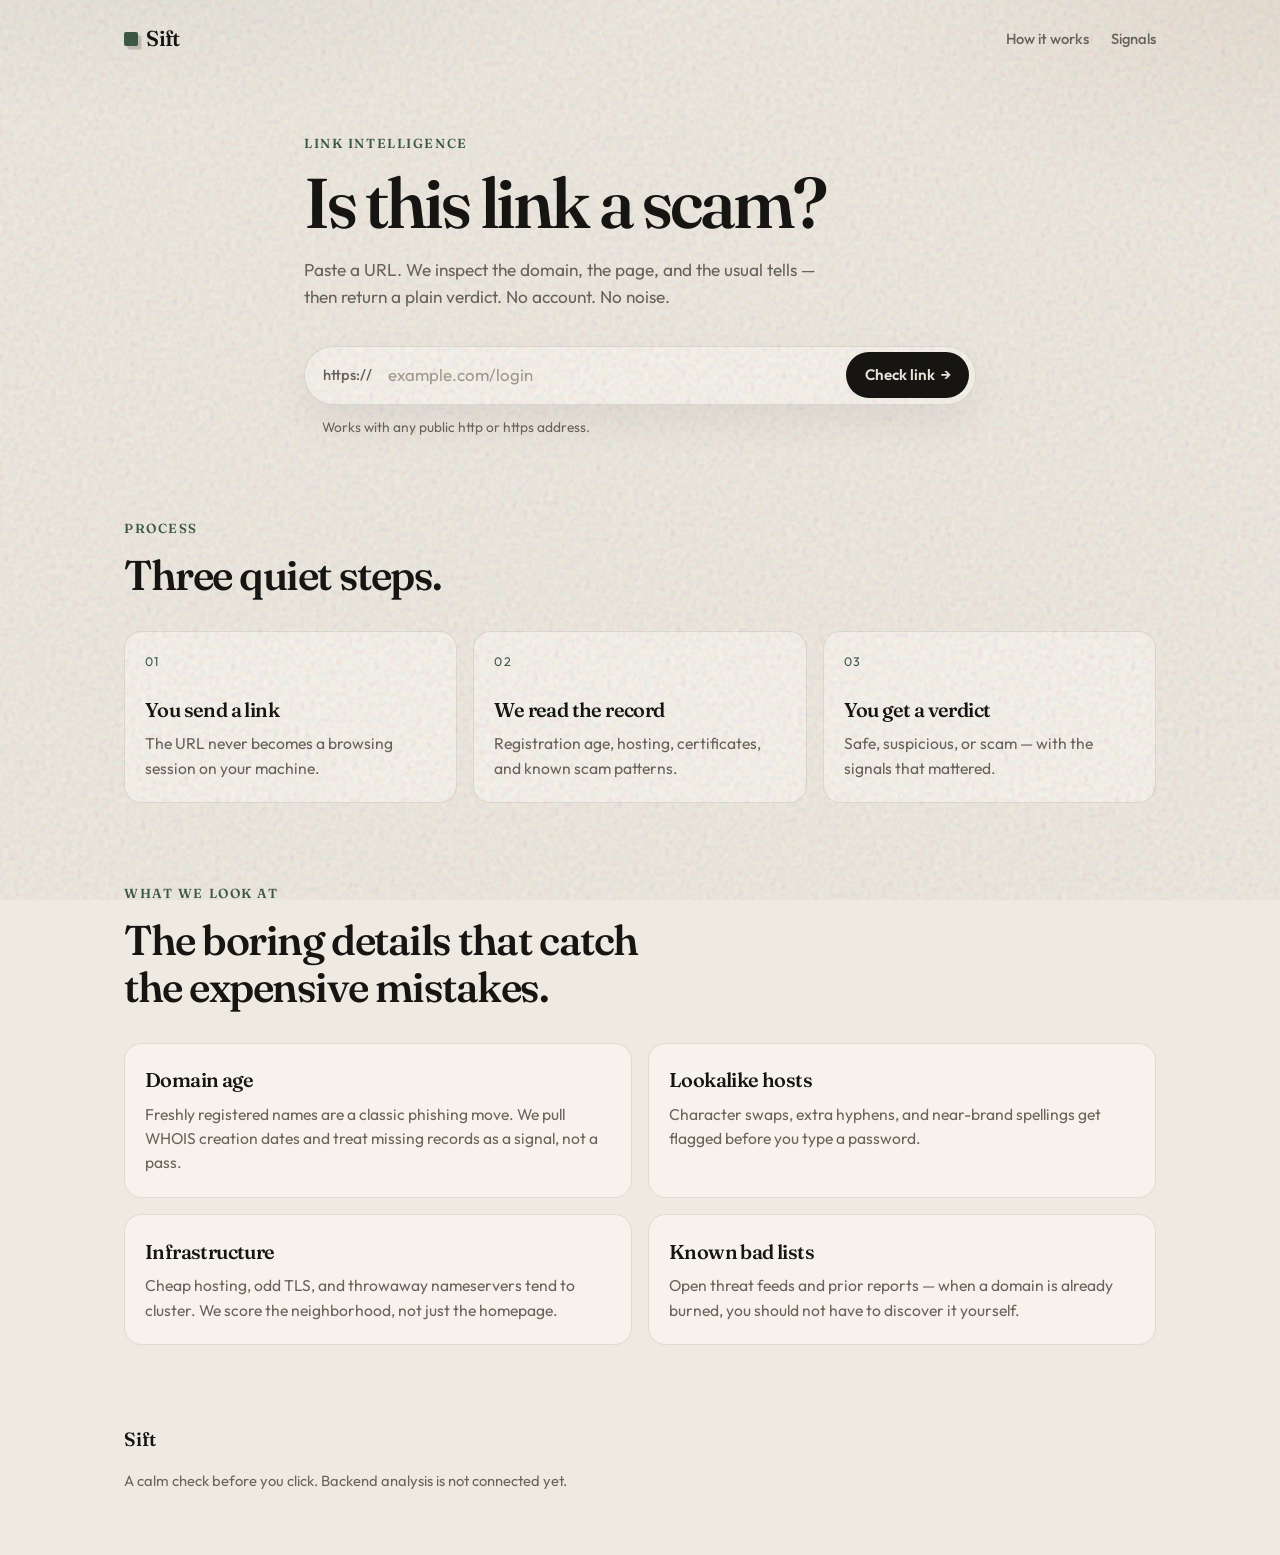
==== index.html @ c047bd2b "Add files via upload" ====
<!DOCTYPE html>
<html lang="en">
  <head>
    <meta charset="UTF-8" />
    <meta name="viewport" content="width=device-width, initial-scale=1" />
    <meta
      name="description"
      content="Sift checks a link before you click — domain age, reputation, and scam signals. Paste a URL and get a clear verdict."
    />
    <title>Sift — Is this link a scam?</title>
    <link rel="icon" href="favicon.svg" type="image/svg+xml" />
    <link rel="preconnect" href="https://fonts.googleapis.com" />
    <link rel="preconnect" href="https://fonts.gstatic.com" crossorigin />
    <link
      href="https://fonts.googleapis.com/css2?family=Fraunces:opsz,wght@9..144,400;9..144,560;9..144,650&family=Outfit:wght@400;500;600&display=swap"
      rel="stylesheet"
    />
    <link rel="stylesheet" href="css/styles.css" />
  </head>
  <body>
    <div class="grain" aria-hidden="true"></div>

    <header class="site-header">
      <a class="logo" href="#top">
        <span class="logo-mark" aria-hidden="true"></span>
        Sift
      </a>
      <nav class="nav" aria-label="Primary">
        <a href="#how">How it works</a>
        <a href="#signals">Signals</a>
      </nav>
    </header>

    <main id="top">
      <section class="hero">
        <p class="eyebrow">Link intelligence</p>
        <h1>Is this link a scam?</h1>
        <p class="lede">
          Paste a URL. We inspect the domain, the page, and the usual tells —
          then return a plain verdict. No account. No noise.
        </p>

        <form class="check-form" id="check-form" novalidate>
          <label class="sr-only" for="url-input">Website URL</label>
          <div class="field">
            <span class="field-prefix" aria-hidden="true">https://</span>
            <input
              id="url-input"
              name="url"
              type="url"
              inputmode="url"
              autocomplete="url"
              placeholder="example.com/login"
              spellcheck="false"
            />
            <button type="submit" class="submit">
              Check link
              <span class="arrow" aria-hidden="true">→</span>
            </button>
          </div>
          <p class="form-hint" id="form-hint">
            Works with any public http or https address.
          </p>
        </form>

        <div
          class="result"
          id="result"
          hidden
          aria-live="polite"
          aria-atomic="true"
        >
          <div class="result-top">
            <p class="result-kicker">Verdict</p>
            <p class="result-status" id="result-status">Awaiting analysis</p>
          </div>
          <p class="result-url" id="result-url"></p>
          <div class="result-grid" id="result-metrics">
            <div class="metric">
              <span class="metric-label">Risk</span>
              <span class="metric-value skeleton" data-slot="risk">—</span>
            </div>
            <div class="metric">
              <span class="metric-label">Domain age</span>
              <span class="metric-value skeleton" data-slot="age">—</span>
            </div>
            <div class="metric">
              <span class="metric-label">Reputation</span>
              <span class="metric-value skeleton" data-slot="rep">—</span>
            </div>
          </div>
          <p class="result-note" id="result-note"></p>
        </div>
      </section>

      <section class="how" id="how">
        <div class="section-head">
          <p class="eyebrow">Process</p>
          <h2>Three quiet steps.</h2>
        </div>
        <ol class="steps">
          <li>
            <span class="step-num">01</span>
            <h3>You send a link</h3>
            <p>The URL never becomes a browsing session on your machine.</p>
          </li>
          <li>
            <span class="step-num">02</span>
            <h3>We read the record</h3>
            <p>
              Registration age, hosting, certificates, and known scam patterns.
            </p>
          </li>
          <li>
            <span class="step-num">03</span>
            <h3>You get a verdict</h3>
            <p>Safe, suspicious, or scam — with the signals that mattered.</p>
          </li>
        </ol>
      </section>

      <section class="signals" id="signals">
        <div class="section-head">
          <p class="eyebrow">What we look at</p>
          <h2>The boring details that catch the expensive mistakes.</h2>
        </div>
        <ul class="signal-list">
          <li>
            <h3>Domain age</h3>
            <p>
              Freshly registered names are a classic phishing move. We pull WHOIS
              creation dates and treat missing records as a signal, not a pass.
            </p>
          </li>
          <li>
            <h3>Lookalike hosts</h3>
            <p>
              Character swaps, extra hyphens, and near-brand spellings get
              flagged before you type a password.
            </p>
          </li>
          <li>
            <h3>Infrastructure</h3>
            <p>
              Cheap hosting, odd TLS, and throwaway nameservers tend to cluster.
              We score the neighborhood, not just the homepage.
            </p>
          </li>
          <li>
            <h3>Known bad lists</h3>
            <p>
              Open threat feeds and prior reports — when a domain is already
              burned, you should not have to discover it yourself.
            </p>
          </li>
        </ul>
      </section>
    </main>

    <footer class="site-footer">
      <p class="footer-mark">Sift</p>
      <p>A calm check before you click. Backend analysis is not connected yet.</p>
    </footer>

    <script src="js/app.js"></script>
  </body>
</html>
---- css/styles.css ----
:root {
  --bg: #efeae1;
  --bg-deep: #e4ddd2;
  --ink: #161512;
  --muted: #6a655c;
  --line: rgba(22, 21, 18, 0.1);
  --card: #f7f3ec;
  --accent: #3d5a45;
  --accent-hover: #2f4736;
  --warn: #8a4b2a;
  color-scheme: light;
}

*,
*::before,
*::after {
  box-sizing: border-box;
}

html {
  scroll-behavior: smooth;
}

body {
  margin: 0;
  min-height: 100vh;
  font-family: Outfit, system-ui, sans-serif;
  font-size: 1.05rem;
  line-height: 1.55;
  color: var(--ink);
  background:
    radial-gradient(1200px 500px at 10% -10%, rgba(61, 90, 69, 0.09), transparent 55%),
    radial-gradient(900px 420px at 100% 0%, rgba(138, 75, 42, 0.07), transparent 50%),
    var(--bg);
}

.grain {
  pointer-events: none;
  position: fixed;
  inset: 0;
  z-index: 50;
  opacity: 0.22;
  mix-blend-mode: multiply;
  background-image: url("data:image/svg+xml,%3Csvg viewBox='0 0 200 200' xmlns='http://www.w3.org/2000/svg'%3E%3Cfilter id='n'%3E%3CfeTurbulence type='fractalNoise' baseFrequency='0.85' numOctaves='4' stitchTiles='stitch'/%3E%3C/filter%3E%3Crect width='100%25' height='100%25' filter='url(%23n)'/%3E%3C/svg%3E");
}

h1,
h2,
h3,
.logo,
.eyebrow,
.result-status,
.footer-mark {
  font-family: Fraunces, Georgia, serif;
  font-optical-sizing: auto;
}

a {
  color: inherit;
  text-decoration-thickness: 1px;
  text-underline-offset: 0.18em;
}

[hidden] {
  display: none !important;
}

.sr-only {
  position: absolute;
  width: 1px;
  height: 1px;
  padding: 0;
  margin: -1px;
  overflow: hidden;
  clip: rect(0, 0, 0, 0);
  white-space: nowrap;
  border: 0;
}

.site-header {
  display: flex;
  align-items: center;
  justify-content: space-between;
  max-width: 1080px;
  margin: 0 auto;
  padding: 1.4rem 1.5rem 0;
}

.logo {
  display: inline-flex;
  align-items: center;
  gap: 0.55rem;
  font-size: 1.35rem;
  font-weight: 560;
  letter-spacing: -0.03em;
  text-decoration: none;
}

.logo-mark {
  width: 0.85rem;
  height: 0.85rem;
  border-radius: 2px;
  background: var(--accent);
  box-shadow: 0.22rem 0.22rem 0 0 rgba(22, 21, 18, 0.18);
}

.nav {
  display: flex;
  gap: 1.4rem;
  font-size: 0.92rem;
  font-weight: 500;
  color: var(--muted);
}

.nav a {
  text-decoration: none;
}

.nav a:hover {
  color: var(--ink);
}

.hero {
  max-width: 720px;
  margin: 0 auto;
  padding: 4.8rem 1.5rem 5rem;
}

.eyebrow {
  margin: 0 0 0.85rem;
  font-size: 0.82rem;
  font-weight: 560;
  letter-spacing: 0.12em;
  text-transform: uppercase;
  color: var(--accent);
}

h1 {
  margin: 0;
  font-size: clamp(2.6rem, 7vw, 4.4rem);
  font-weight: 560;
  line-height: 1.02;
  letter-spacing: -0.045em;
}

.lede {
  max-width: 34rem;
  margin: 1.15rem 0 2.2rem;
  color: var(--muted);
  font-size: 1.08rem;
}

.check-form {
  margin: 0;
}

.field {
  display: flex;
  align-items: stretch;
  background: var(--card);
  border: 1px solid var(--line);
  border-radius: 999px;
  overflow: hidden;
  box-shadow: 0 18px 40px rgba(22, 21, 18, 0.06);
}

.field-prefix {
  display: none;
  align-items: center;
  padding: 0 0 0 1.15rem;
  color: var(--muted);
  font-size: 0.92rem;
  font-weight: 500;
}

@media (min-width: 640px) {
  .field-prefix {
    display: flex;
  }
}

.field input {
  flex: 1;
  min-width: 0;
  border: 0;
  background: transparent;
  padding: 0.95rem 1rem;
  font: inherit;
  color: var(--ink);
  outline: none;
}

.field input::placeholder {
  color: #a39c91;
}

.field:focus-within {
  outline: 2px solid var(--accent);
  outline-offset: 3px;
}

.submit {
  display: inline-flex;
  align-items: center;
  gap: 0.4rem;
  margin: 0.35rem;
  border: 0;
  border-radius: 999px;
  padding: 0.7rem 1.15rem;
  background: var(--ink);
  color: var(--bg);
  font: inherit;
  font-size: 0.95rem;
  font-weight: 600;
  cursor: pointer;
  white-space: nowrap;
}

.submit:hover {
  background: #2a2824;
}

.submit:active .arrow {
  transform: translateX(3px);
}

.arrow {
  display: inline-block;
  transition: transform 0.15s ease;
}

.form-hint {
  margin: 0.75rem 0 0 1.1rem;
  font-size: 0.86rem;
  color: var(--muted);
}

.form-hint.error {
  color: var(--warn);
}

.result {
  margin-top: 1.6rem;
  padding: 1.35rem 1.4rem 1.45rem;
  background: var(--card);
  border: 1px solid var(--line);
  border-radius: 1.25rem;
}

.result-top {
  display: flex;
  align-items: baseline;
  justify-content: space-between;
  gap: 1rem;
}

.result-kicker {
  margin: 0;
  font-size: 0.72rem;
  letter-spacing: 0.14em;
  text-transform: uppercase;
  color: var(--muted);
}

.result-status {
  margin: 0;
  font-size: 1.35rem;
  font-weight: 560;
  letter-spacing: -0.03em;
}

.result-url {
  margin: 0.55rem 0 1.15rem;
  color: var(--muted);
  font-size: 0.92rem;
  word-break: break-all;
}

.result-grid {
  display: grid;
  grid-template-columns: repeat(3, 1fr);
  gap: 0.75rem;
}

.metric {
  padding: 0.75rem 0.8rem;
  background: rgba(22, 21, 18, 0.035);
  border-radius: 0.75rem;
}

.metric-label {
  display: block;
  font-size: 0.72rem;
  letter-spacing: 0.08em;
  text-transform: uppercase;
  color: var(--muted);
}

.metric-value {
  display: block;
  margin-top: 0.25rem;
  font-weight: 600;
}

.metric-value.skeleton {
  color: #b6b0a6;
}

.result-note {
  margin: 1rem 0 0;
  font-size: 0.92rem;
  color: var(--muted);
}

.how,
.signals {
  max-width: 1080px;
  margin: 0 auto;
  padding: 0 1.5rem 5rem;
}

.section-head {
  max-width: 36rem;
  margin-bottom: 2rem;
}

h2 {
  margin: 0;
  font-size: clamp(1.8rem, 4vw, 2.6rem);
  font-weight: 560;
  letter-spacing: -0.035em;
  line-height: 1.12;
}

.steps {
  display: grid;
  gap: 1rem;
  margin: 0;
  padding: 0;
  list-style: none;
}

@media (min-width: 800px) {
  .steps {
    grid-template-columns: repeat(3, 1fr);
  }
}

.steps li,
.signal-list li {
  padding: 1.3rem 1.25rem 1.4rem;
  background: var(--card);
  border: 1px solid var(--line);
  border-radius: 1.1rem;
}

.step-num {
  display: block;
  margin-bottom: 1.4rem;
  font-size: 0.78rem;
  letter-spacing: 0.12em;
  color: var(--accent);
}

h3 {
  margin: 0 0 0.4rem;
  font-size: 1.25rem;
  font-weight: 560;
  letter-spacing: -0.03em;
}

.steps p,
.signal-list p {
  margin: 0;
  color: var(--muted);
  font-size: 0.98rem;
}

.signal-list {
  display: grid;
  gap: 1rem;
  margin: 0;
  padding: 0;
  list-style: none;
}

@media (min-width: 800px) {
  .signal-list {
    grid-template-columns: 1fr 1fr;
  }
}

.site-footer {
  max-width: 1080px;
  margin: 0 auto;
  padding: 0 1.5rem 3rem;
  color: var(--muted);
  font-size: 0.92rem;
}

.footer-mark {
  margin: 0 0 0.25rem;
  font-size: 1.2rem;
  font-weight: 560;
  color: var(--ink);
}

@media (max-width: 639px) {
  .field {
    border-radius: 1.1rem;
    flex-wrap: wrap;
  }

  .submit {
    width: calc(100% - 0.7rem);
    justify-content: center;
    margin: 0 0.35rem 0.35rem;
  }

  .result-grid {
    grid-template-columns: 1fr;
  }
}

@media (prefers-reduced-motion: reduce) {
  html {
    scroll-behavior: auto;
  }

  .arrow {
    transition: none;
  }
}
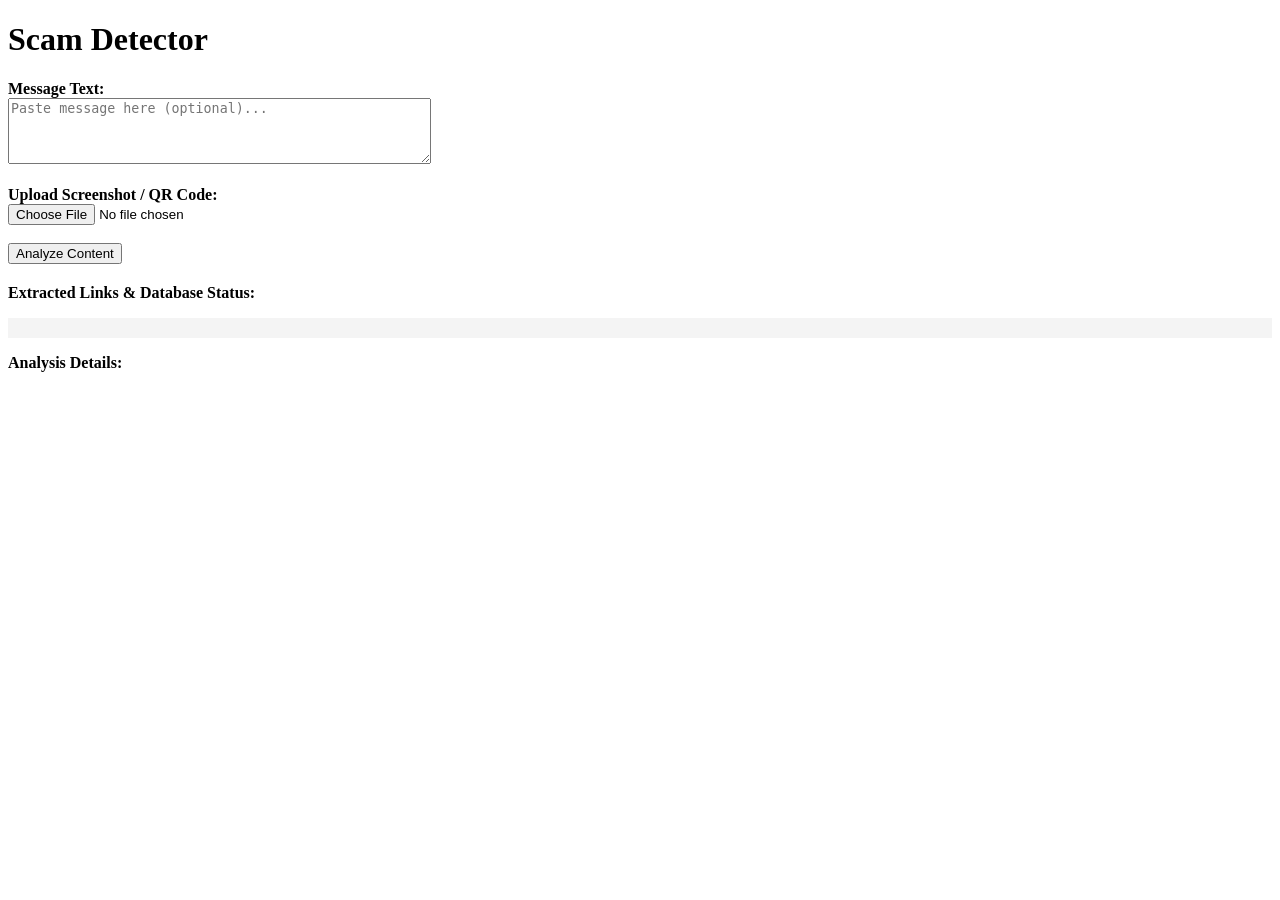
==== commit e632ae21: "Rename templates/index.html to index.html" ====
--- a/index.html
+++ b/index.html
@@ -1,167 +1,64 @@
-<!DOCTYPE html>
-<html lang="en">
-  <head>
-    <meta charset="UTF-8" />
-    <meta name="viewport" content="width=device-width, initial-scale=1" />
-    <meta
-      name="description"
-      content="Sift checks a link before you click — domain age, reputation, and scam signals. Paste a URL and get a clear verdict."
-    />
-    <title>Sift — Is this link a scam?</title>
-    <link rel="icon" href="favicon.svg" type="image/svg+xml" />
-    <link rel="preconnect" href="https://fonts.googleapis.com" />
-    <link rel="preconnect" href="https://fonts.gstatic.com" crossorigin />
-    <link
-      href="https://fonts.googleapis.com/css2?family=Fraunces:opsz,wght@9..144,400;9..144,560;9..144,650&family=Outfit:wght@400;500;600&display=swap"
-      rel="stylesheet"
-    />
-    <link rel="stylesheet" href="css/styles.css" />
-  </head>
-  <body>
-    <div class="grain" aria-hidden="true"></div>
-
-    <header class="site-header">
-      <a class="logo" href="#top">
-        <span class="logo-mark" aria-hidden="true"></span>
-        Sift
-      </a>
-      <nav class="nav" aria-label="Primary">
-        <a href="#how">How it works</a>
-        <a href="#signals">Signals</a>
-      </nav>
-    </header>
-
-    <main id="top">
-      <section class="hero">
-        <p class="eyebrow">Link intelligence</p>
-        <h1>Is this link a scam?</h1>
-        <p class="lede">
-          Paste a URL. We inspect the domain, the page, and the usual tells —
-          then return a plain verdict. No account. No noise.
-        </p>
-
-        <form class="check-form" id="check-form" novalidate>
-          <label class="sr-only" for="url-input">Website URL</label>
-          <div class="field">
-            <span class="field-prefix" aria-hidden="true">https://</span>
-            <input
-              id="url-input"
-              name="url"
-              type="url"
-              inputmode="url"
-              autocomplete="url"
-              placeholder="example.com/login"
-              spellcheck="false"
-            />
-            <button type="submit" class="submit">
-              Check link
-              <span class="arrow" aria-hidden="true">→</span>
-            </button>
-          </div>
-          <p class="form-hint" id="form-hint">
-            Works with any public http or https address.
-          </p>
-        </form>
-
-        <div
-          class="result"
-          id="result"
-          hidden
-          aria-live="polite"
-          aria-atomic="true"
-        >
-          <div class="result-top">
-            <p class="result-kicker">Verdict</p>
-            <p class="result-status" id="result-status">Awaiting analysis</p>
-          </div>
-          <p class="result-url" id="result-url"></p>
-          <div class="result-grid" id="result-metrics">
-            <div class="metric">
-              <span class="metric-label">Risk</span>
-              <span class="metric-value skeleton" data-slot="risk">—</span>
-            </div>
-            <div class="metric">
-              <span class="metric-label">Domain age</span>
-              <span class="metric-value skeleton" data-slot="age">—</span>
-            </div>
-            <div class="metric">
-              <span class="metric-label">Reputation</span>
-              <span class="metric-value skeleton" data-slot="rep">—</span>
-            </div>
-          </div>
-          <p class="result-note" id="result-note"></p>
-        </div>
-      </section>
-
-      <section class="how" id="how">
-        <div class="section-head">
-          <p class="eyebrow">Process</p>
-          <h2>Three quiet steps.</h2>
-        </div>
-        <ol class="steps">
-          <li>
-            <span class="step-num">01</span>
-            <h3>You send a link</h3>
-            <p>The URL never becomes a browsing session on your machine.</p>
-          </li>
-          <li>
-            <span class="step-num">02</span>
-            <h3>We read the record</h3>
-            <p>
-              Registration age, hosting, certificates, and known scam patterns.
-            </p>
-          </li>
-          <li>
-            <span class="step-num">03</span>
-            <h3>You get a verdict</h3>
-            <p>Safe, suspicious, or scam — with the signals that mattered.</p>
-          </li>
-        </ol>
-      </section>
-
-      <section class="signals" id="signals">
-        <div class="section-head">
-          <p class="eyebrow">What we look at</p>
-          <h2>The boring details that catch the expensive mistakes.</h2>
-        </div>
-        <ul class="signal-list">
-          <li>
-            <h3>Domain age</h3>
-            <p>
-              Freshly registered names are a classic phishing move. We pull WHOIS
-              creation dates and treat missing records as a signal, not a pass.
-            </p>
-          </li>
-          <li>
-            <h3>Lookalike hosts</h3>
-            <p>
-              Character swaps, extra hyphens, and near-brand spellings get
-              flagged before you type a password.
-            </p>
-          </li>
-          <li>
-            <h3>Infrastructure</h3>
-            <p>
-              Cheap hosting, odd TLS, and throwaway nameservers tend to cluster.
-              We score the neighborhood, not just the homepage.
-            </p>
-          </li>
-          <li>
-            <h3>Known bad lists</h3>
-            <p>
-              Open threat feeds and prior reports — when a domain is already
-              burned, you should not have to discover it yourself.
-            </p>
-          </li>
-        </ul>
-      </section>
-    </main>
-
-    <footer class="site-footer">
-      <p class="footer-mark">Sift</p>
-      <p>A calm check before you click. Backend analysis is not connected yet.</p>
-    </footer>
-
-    <script src="js/app.js"></script>
-  </body>
-</html>
+<!DOCTYPE html>
+<html>
+<head>
+    <title>Scam Detector</title>
+</head>
+<body>
+    <h1>Scam Detector</h1>
+    
+    <form id="scamForm">
+        <label for="userInput"><strong>Message Text:</strong></label><br>
+        <textarea id="userInput" rows="4" cols="50" placeholder="Paste message here (optional)..."></textarea>
+        <br><br>
+        
+        <label for="imageInput"><strong>Upload Screenshot / QR Code:</strong></label><br>
+        <input type="file" id="imageInput" accept="image/*">
+        <br><br>
+        
+        <button type="submit">Analyze Content</button>
+    </form>
+
+    <div id="result-container" style="margin-top: 20px;">
+        <h2 id="scamResult"></h2>
+        <p><strong>Extracted Links & Database Status:</strong></p>
+        <pre id="linksResult" style="background: #f4f4f4; padding: 10px;"></pre>
+        <p><strong>Analysis Details:</strong></p>
+        <p id="detailsResult" style="white-space: pre-line;"></p>
+    </div>
+
+    <script>
+        document.getElementById('scamForm').addEventListener('submit', async function(event) {
+            event.preventDefault();
+            
+            const textValue = document.getElementById('userInput').value;
+            const fileInput = document.getElementById('imageInput').files[0];
+
+            const formData = new FormData();
+            if (textValue) formData.append('text', textValue);
+            if (fileInput) formData.append('file', fileInput);
+
+            document.getElementById('scamResult').innerText = "Analyzing simultaneously & checking databases...";
+            document.getElementById('linksResult').innerText = "";
+            document.getElementById('detailsResult').innerText = "";
+
+            try {
+                const response = await fetch('http://127.0.0.1:8000/detect', {
+                    method: 'POST',
+                    body: formData
+                });
+
+                const data = await response.json();
+                if (!response.ok) {
+                    throw new Error(data.detail || "Something went wrong.");
+                }
+
+                document.getElementById('scamResult').innerText = "Scam: " + data.scam;
+                document.getElementById('linksResult').innerText = data.links;
+                document.getElementById('detailsResult').innerText = data.details;
+            } catch (error) {
+                document.getElementById('scamResult').innerText = "Error: " + error.message;
+            }
+        });
+    </script>
+</body>
+</html>
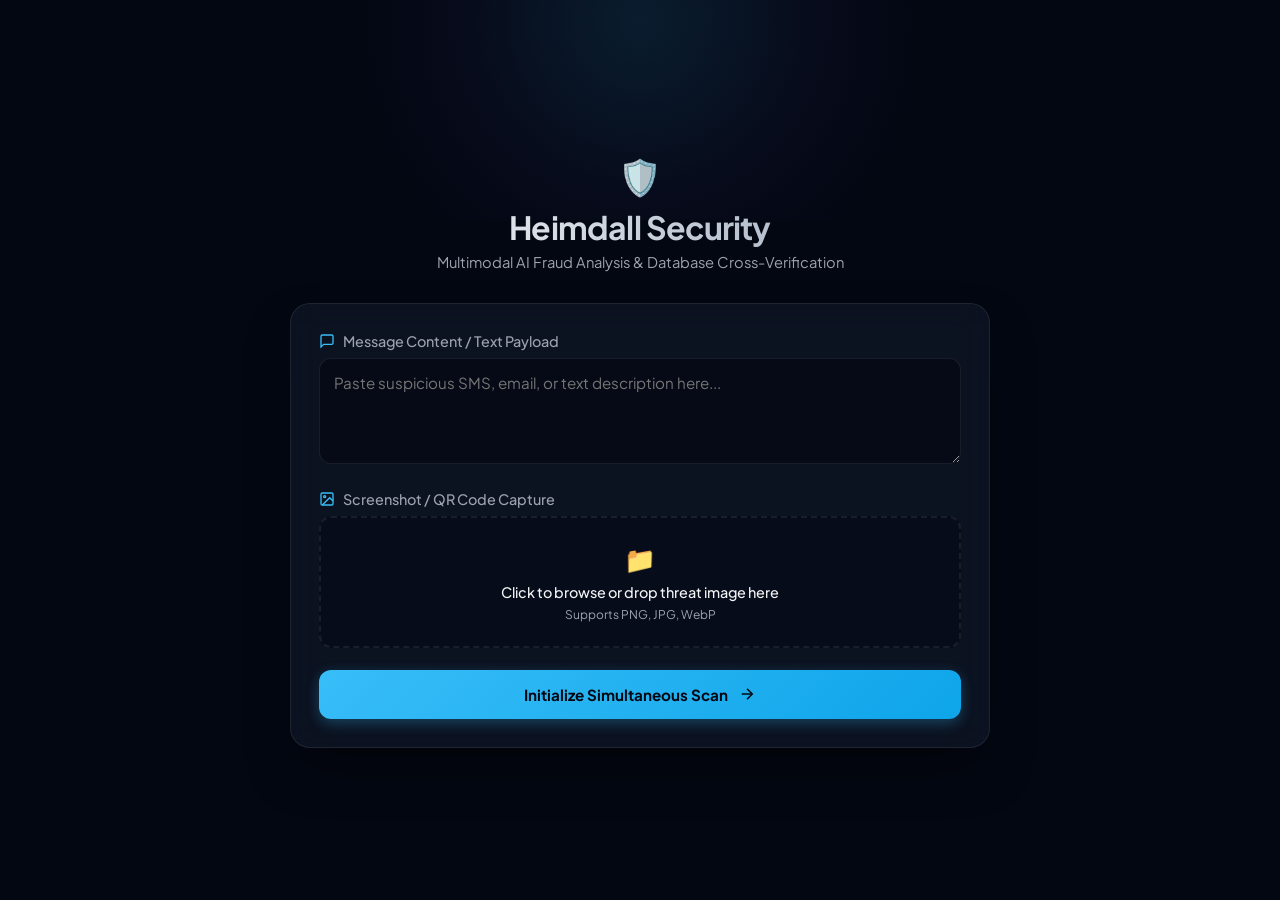
==== commit 9d12c32a: "Add files via upload" ====
--- a/index.html
+++ b/index.html
@@ -1,64 +1,77 @@
-<!DOCTYPE html>
-<html>
-<head>
-    <title>Scam Detector</title>
-</head>
-<body>
-    <h1>Scam Detector</h1>
-    
-    <form id="scamForm">
-        <label for="userInput"><strong>Message Text:</strong></label><br>
-        <textarea id="userInput" rows="4" cols="50" placeholder="Paste message here (optional)..."></textarea>
-        <br><br>
-        
-        <label for="imageInput"><strong>Upload Screenshot / QR Code:</strong></label><br>
-        <input type="file" id="imageInput" accept="image/*">
-        <br><br>
-        
-        <button type="submit">Analyze Content</button>
-    </form>
-
-    <div id="result-container" style="margin-top: 20px;">
-        <h2 id="scamResult"></h2>
-        <p><strong>Extracted Links & Database Status:</strong></p>
-        <pre id="linksResult" style="background: #f4f4f4; padding: 10px;"></pre>
-        <p><strong>Analysis Details:</strong></p>
-        <p id="detailsResult" style="white-space: pre-line;"></p>
-    </div>
-
-    <script>
-        document.getElementById('scamForm').addEventListener('submit', async function(event) {
-            event.preventDefault();
-            
-            const textValue = document.getElementById('userInput').value;
-            const fileInput = document.getElementById('imageInput').files[0];
-
-            const formData = new FormData();
-            if (textValue) formData.append('text', textValue);
-            if (fileInput) formData.append('file', fileInput);
-
-            document.getElementById('scamResult').innerText = "Analyzing simultaneously & checking databases...";
-            document.getElementById('linksResult').innerText = "";
-            document.getElementById('detailsResult').innerText = "";
-
-            try {
-                const response = await fetch('http://127.0.0.1:8000/detect', {
-                    method: 'POST',
-                    body: formData
-                });
-
-                const data = await response.json();
-                if (!response.ok) {
-                    throw new Error(data.detail || "Something went wrong.");
-                }
-
-                document.getElementById('scamResult').innerText = "Scam: " + data.scam;
-                document.getElementById('linksResult').innerText = data.links;
-                document.getElementById('detailsResult').innerText = data.details;
-            } catch (error) {
-                document.getElementById('scamResult').innerText = "Error: " + error.message;
-            }
-        });
-    </script>
-</body>
-</html>
+<!DOCTYPE html>
+<html lang="en">
+<head>
+    <meta charset="UTF-8">
+    <meta name="viewport" content="width=device-width, initial-scale=1.0">
+    <title>Heimdall | Advanced Threat & Scam Intelligence</title>
+    <link href="https://fonts.googleapis.com/css2?family=Plus+Jakarta+Sans:wght@400;500;600;700&display=swap" rel="stylesheet">
+    <link rel="stylesheet" href="style.css">
+</head>
+<body>
+    <div class="ambient-glow"></div>
+    
+    <div class="app-container">
+        <header class="app-header">
+            <div class="logo-badge">🛡️</div>
+            <h1>Heimdall Security</h1>
+            <p>Multimodal AI Fraud Analysis & Database Cross-Verification</p>
+        </header>
+
+        <main class="glass-card">
+            <form id="scamForm">
+                <div class="input-group">
+                    <label for="userInput">
+                        <svg width="16" height="16" fill="none" stroke="currentColor" stroke-width="2" viewBox="0 0 24 24"><path d="M21 15a2 2 0 0 1-2 2H7l-4 4V5a2 2 0 0 1 2-2h14a2 2 0 0 1 2 2z"></path></svg>
+                        Message Content / Text Payload
+                    </label>
+                    <textarea id="userInput" rows="4" placeholder="Paste suspicious SMS, email, or text description here..."></textarea>
+                </div>
+                
+                <div class="input-group">
+                    <label>
+                        <svg width="16" height="16" fill="none" stroke="currentColor" stroke-width="2" viewBox="0 0 24 24"><rect x="3" y="3" width="18" height="18" rx="2" ry="2"></rect><circle cx="8.5" cy="8.5" r="1.5"></circle><polyline points="21 15 16 10 5 21"></polyline></svg>
+                        Screenshot / QR Code Capture
+                    </label>
+                    <div class="file-drop-zone" onclick="document.getElementById('imageInput').click()">
+                        <div class="drop-content">
+                            <span class="upload-icon">📁</span>
+                            <span id="fileNameDisplay">Click to browse or drop threat image here</span>
+                            <span class="file-hint">Supports PNG, JPG, WebP</span>
+                        </div>
+                        <input type="file" id="imageInput" accept="image/*" style="display: none;" onchange="updateFileName()">
+                    </div>
+                </div>
+                
+                <button type="submit" id="submitBtn">
+                    <span>Initialize Simultaneous Scan</span>
+                    <svg width="18" height="18" fill="none" stroke="currentColor" stroke-width="2" viewBox="0 0 24 24"><line x1="5" y1="12" x2="19" y2="12"></line><polyline points="12 5 19 12 12 19"></polyline></svg>
+                </button>
+            </form>
+        </main>
+
+        <section id="resultContainer" class="glass-card result-card hidden">
+            <div class="verdict-banner" id="verdictBanner">
+                <div class="verdict-text">
+                    <span class="label">Threat Evaluation</span>
+                    <h2 id="scamResult">Analyzing...</h2>
+                </div>
+                <div class="probability-pill" id="probabilityBadge">Score: --%</div>
+            </div>
+
+            <div class="result-grid">
+                <div class="result-section">
+                    <h3>🔗 URL Database & Domain Age Audit</h3>
+                    <pre id="linksResult">No links isolated.</pre>
+                </div>
+
+                <div class="result-section">
+                    <h3>🧠 AI Deep Scan Indicators</h3>
+                    <div id="detailsResult" class="details-box"></div>
+                </div>
+            </div>
+        </section>
+    </div>
+
+    <script src="script.js"></script>
+</body>
+</html>
--- a/style.css
+++ b/style.css
@@ -0,0 +1,289 @@
+:root {
+    --bg: #030712;
+    --card: rgba(17, 24, 39, 0.7);
+    --border: rgba(255, 255, 255, 0.08);
+    --border-hover: rgba(56, 189, 248, 0.4);
+    --text: #f3f4f6;
+    --muted: #9ca3af;
+    --accent: #38bdf8;
+    --accent-hover: #0ea5e9;
+    --danger: #f43f5e;
+    --success: #10b981;
+}
+
+* {
+    box-sizing: border-box;
+    margin: 0;
+    padding: 0;
+    font-family: 'Plus Jakarta Sans', sans-serif;
+}
+
+body {
+    background-color: var(--bg);
+    color: var(--text);
+    min-height: 100vh;
+    display: flex;
+    justify-content: center;
+    align-items: center;
+    padding: 24px;
+    position: relative;
+    overflow-x: hidden;
+}
+
+.ambient-glow {
+    position: absolute;
+    top: -20%;
+    left: 50%;
+    transform: translateX(-50%);
+    width: 600px;
+    height: 400px;
+    background: radial-gradient(circle, rgba(56, 189, 248, 0.12) 0%, rgba(99, 102, 241, 0.04) 50%, transparent 80%);
+    z-index: 0;
+    pointer-events: none;
+}
+
+.app-container {
+    width: 100%;
+    max-width: 700px;
+    position: relative;
+    z-index: 1;
+}
+
+.app-header {
+    text-align: center;
+    margin-bottom: 32px;
+}
+
+.logo-badge {
+    font-size: 2.2rem;
+    margin-bottom: 8px;
+}
+
+.app-header h1 {
+    font-size: 2rem;
+    font-weight: 700;
+    letter-spacing: -0.025em;
+    background: linear-gradient(to right, #ffffff, #94a3b8);
+    -webkit-background-clip: text;
+    -webkit-text-fill-color: transparent;
+    margin-bottom: 6px;
+}
+
+.app-header p {
+    color: var(--muted);
+    font-size: 0.92rem;
+}
+
+.glass-card {
+    background: var(--card);
+    backdrop-filter: blur(16px);
+    -webkit-backdrop-filter: blur(16px);
+    border: 1px solid var(--border);
+    border-radius: 20px;
+    padding: 28px;
+    box-shadow: 0 25px 50px -12px rgba(0, 0, 0, 0.5);
+    transition: border-color 0.3s ease;
+}
+
+.glass-card:hover {
+    border-color: rgba(255, 255, 255, 0.12);
+}
+
+.input-group {
+    margin-bottom: 22px;
+}
+
+.input-group label {
+    display: flex;
+    align-items: center;
+    gap: 8px;
+    font-weight: 500;
+    margin-bottom: 8px;
+    font-size: 0.9rem;
+    color: var(--muted);
+}
+
+.input-group label svg {
+    color: var(--accent);
+}
+
+textarea {
+    width: 100%;
+    background: rgba(3, 7, 18, 0.6);
+    border: 1px solid var(--border);
+    border-radius: 12px;
+    padding: 14px;
+    color: var(--text);
+    font-size: 0.95rem;
+    resize: vertical;
+    transition: all 0.2s;
+}
+
+textarea:focus {
+    border-color: var(--accent);
+    outline: none;
+    box-shadow: 0 0 0 3px rgba(56, 189, 248, 0.15);
+}
+
+.file-drop-zone {
+    border: 2px dashed var(--border);
+    border-radius: 12px;
+    padding: 24px;
+    text-align: center;
+    cursor: pointer;
+    background: rgba(3, 7, 18, 0.4);
+    transition: all 0.2s ease;
+}
+
+.file-drop-zone:hover {
+    border-color: var(--accent);
+    background: rgba(3, 7, 18, 0.7);
+}
+
+.drop-content {
+    display: flex;
+    flex-direction: column;
+    align-items: center;
+    gap: 6px;
+}
+
+.upload-icon {
+    font-size: 1.6rem;
+    margin-bottom: 2px;
+}
+
+#fileNameDisplay {
+    font-size: 0.9rem;
+    color: var(--text);
+    font-weight: 500;
+}
+
+.file-hint {
+    font-size: 0.75rem;
+    color: var(--muted);
+}
+
+button[type="submit"] {
+    width: 100%;
+    background: linear-gradient(135deg, var(--accent), var(--accent-hover));
+    color: #030712;
+    border: none;
+    border-radius: 12px;
+    padding: 15px;
+    font-size: 0.95rem;
+    font-weight: 700;
+    cursor: pointer;
+    display: flex;
+    align-items: center;
+    justify-content: center;
+    gap: 10px;
+    transition: transform 0.15s, opacity 0.2s;
+    box-shadow: 0 4px 14px rgba(56, 189, 248, 0.3);
+}
+
+button[type="submit"]:hover {
+    opacity: 0.92;
+    transform: translateY(-1px);
+}
+
+button[type="submit"]:active {
+    transform: translateY(0);
+}
+
+.hidden {
+    display: none;
+}
+
+.result-card {
+    margin-top: 24px;
+    animation: slideUp 0.35s cubic-bezier(0.16, 1, 0.3, 1);
+}
+
+.verdict-banner {
+    display: flex;
+    justify-content: space-between;
+    align-items: center;
+    background: rgba(3, 7, 18, 0.6);
+    padding: 18px 20px;
+    border-radius: 14px;
+    margin-bottom: 20px;
+    border: 1px solid var(--border);
+    border-left: 4px solid var(--accent);
+}
+
+.verdict-banner.is-scam {
+    border-left-color: var(--danger);
+    background: rgba(244, 63, 94, 0.05);
+}
+
+.verdict-banner.is-safe {
+    border-left-color: var(--success);
+    background: rgba(16, 185, 129, 0.05);
+}
+
+.verdict-text .label {
+    font-size: 0.75rem;
+    text-transform: uppercase;
+    letter-spacing: 0.05em;
+    color: var(--muted);
+    display: block;
+    margin-bottom: 2px;
+}
+
+.verdict-text h2 {
+    font-size: 1.25rem;
+    font-weight: 700;
+}
+
+.probability-pill {
+    background: rgba(255, 255, 255, 0.06);
+    border: 1px solid var(--border);
+    padding: 6px 14px;
+    border-radius: 30px;
+    font-weight: 600;
+    font-size: 0.85rem;
+}
+
+.result-section {
+    margin-bottom: 16px;
+}
+
+.result-section:last-child {
+    margin-bottom: 0;
+}
+
+.result-section h3 {
+    font-size: 0.85rem;
+    text-transform: uppercase;
+    letter-spacing: 0.05em;
+    color: var(--muted);
+    margin-bottom: 8px;
+}
+
+pre {
+    background: rgba(3, 7, 18, 0.7);
+    padding: 14px;
+    border-radius: 12px;
+    font-family: ui-monospace, monospace;
+    font-size: 0.82rem;
+    white-space: pre-wrap;
+    word-break: break-all;
+    border: 1px solid var(--border);
+    color: #e2e8f0;
+}
+
+.details-box {
+    background: rgba(3, 7, 18, 0.7);
+    padding: 14px;
+    border-radius: 12px;
+    font-size: 0.9rem;
+    line-height: 1.6;
+    border: 1px solid var(--border);
+    white-space: pre-line;
+    color: #cbd5e1;
+}
+
+@keyframes slideUp {
+    from { opacity: 0; transform: translateY(16px); }
+    to { opacity: 1; transform: translateY(0); }
+}
